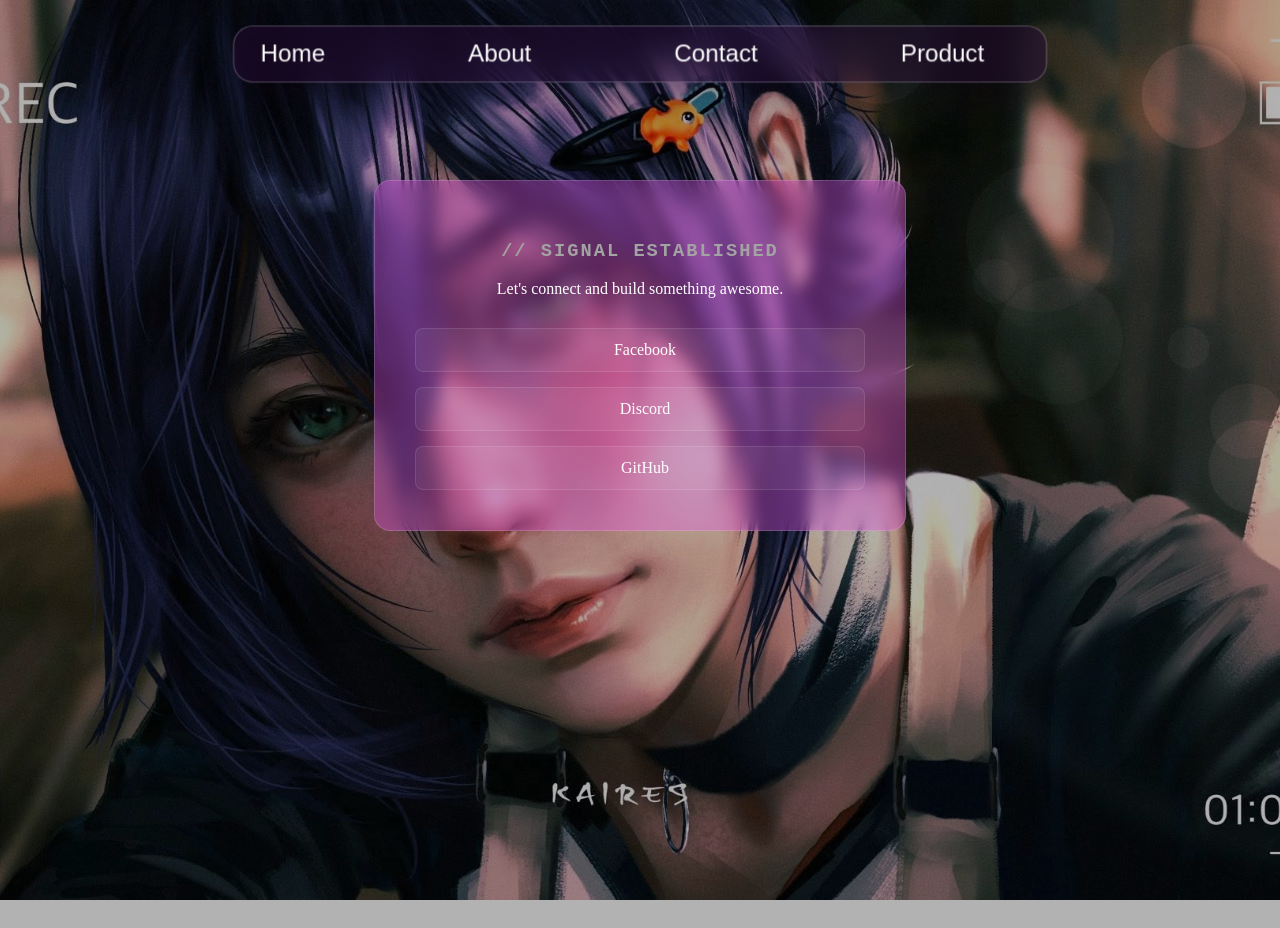
==== contact.html @ fa97b883 "Add files via upload" ====
<!DOCTYPE html>
<html lang="vi">

<head>
	<meta charset="UTF-8">
	<meta name="viewport" content="width=device-width, initial-scale=1.0">
	<title>Profile</title>
	<link rel="stylesheet" href="style.css">
</head>

<body>
	<div class="container">
		<main>
			<nav class="horizontal-navigation_bar" aria-label="Main navigation">
				<div class="nav-links">
					<a class="active" href="index.html" aria-current="page">Home</a>
					<a href="profile.html">About</a>
					<a href="contact.html">Contact</a>
					<a href="product.html">Product</a>
				</div>
			</nav>

			<div class="contact-card">
				<div class="contact-header">
					<h3>// SIGNAL ESTABLISHED</h3>
					<p>Let's connect and build something awesome.</p>
				</div>

				<div class="social-links">
					<a href="https://www.facebook.com/wall.lmao" target="_blank" class="social-btn facebook">
						<i class="fab fa-facebook-f"></i>
						<span>Facebook</span>
					</a>
					<a href="https://discord.com/nagacatt" target="_blank" class="social-btn discord">
						<i class="fab fa-discord"></i>
						<span>Discord</span>
					</a>
					<a href="https://github.com/Nichiniha" target="_blank" class="social-btn github">
						<i class="fab fa-github"></i>
						<span>GitHub</span>
					</a>
				</div>
			</div>
		</main>

	</div>
</body>

</html>
---- style.css ----
:root {
    --font: Arial, sans-serif;
}

body {
    margin: 0;
    min-height: 100vh;
    background-color: rgba(0, 0, 0, 0.3);
    background-image: url("assets/background.jpg");
    background-blend-mode: multiply;
    background-size: cover;
    background-position: center;
    background-repeat: no-repeat;
    background-attachment: fixed;

}

.container {
    min-height: 100vh;
}

.content {
    background-color: rgba(0, 0, 0, 0.65);
    border-radius: 30px;
    width: 750px;
    height: 600px;
    top: 90px;
    left: 50%;
    position: absolute;
    flex-direction: column;
    align-items: center;
    justify-content: center;
    text-align: center;
    color: #fff;
}

.subcontent {
    width: 700px;
    height: 400px;
    position: absolute;
    top: 150px;
    left: 30px;
    text-align: center;
    color: #fff;
}

.Headline {
    position: absolute;
    top: 50px;
    left: 30%;
    transform: translateX(-20%);
    font-size: 30px;
    font-weight: 700;
    color: #fff;
}

.subheadline {
    position: absolute;
    top: 100px;
    left: 30%;
    transform: translateX(-20%);
    font-size: 18px;
    color: #fff;
}

.box {
    width: 900px;
    height: 600px;
    background-color: #b03dea51;
    backdrop-filter: blur(5px);
    -webkit-backdrop-filter: blur(5px);
    border-radius: 10px;
    position: absolute;
    top: 400px;
    left: 50%;
    transform: translate(-50%, -50%);
}

.avatar {
    width: 130px;
    height: 130px;
    border-radius: 50%;
    position: absolute;
    top: 30px;
    left: 50%;
    transform: translateX(-50%);
    overflow: hidden;
    background-color: #fff;
}

.avatar-image {
    display: block;
    width: 100%;
    height: 100%;
    object-fit: cover;
}

.Text {
    position: absolute;
    width: 100%;
    left: 50%;
    transform: translateX(-50%);
    margin: 0;
    text-align: center;
    color: #fff;
    font-weight: 700;
    text-shadow: 0 0 6px #fff, 0 0 14px #d86cff, 0 0 24px #a900ff;
}
.text-in-content {
    font-family: arial, sans-serif;
}

.name {
    top: 180px;
    font-size: 28px;
}

.MSSV {
    top: 225px;
    font-size: 18px;
}

.email {
    top: 260px;
    font-size: 18px;
}

.horizontal-navigation_bar {
    position: relative;
    z-index: 10;
    display: flex;
    align-items: center;
    justify-content: space-between;
    width: min(92%, 700px);
    margin: 28px auto 0;
    padding: 12px 14px 12px 24px;
    border: 1px solid rgba(255, 255, 255, 0.26);
    border-radius: 18px;
    background: rgba(38, 10, 54, 0.48);
    box-shadow: 0 14px 35px rgba(18, 0, 28, 0.3);
    backdrop-filter: blur(14px);
    -webkit-backdrop-filter: blur(14px);
    scale: 1.1;
    transition: scale 0.3s ease-in-out;
}

.horizontal-navigation_bar:hover {
    scale: 1.12;
}

.nav-links {
    font-family: Arial, sans-serif;
    display: flex;
    align-items: center;
    gap: 130px;
}

.nav-links a {
    position: relative;
    color: #fff;
    font-size: 22px;
    font-weight: 500;
    text-decoration: none;
    transition: color 0.3s ease-in-out;
}

.nav-links a::after {
    content: "";
    position: absolute;
    left: 0;
    bottom: -4px;
    width: 100%;
    height: 2px;
    background-color: #fff;
    transform: scaleX(0);
    transform-origin: right;
    transition: transform 0.3s ease-in-out;
}

.nav-links a:hover::after {
    transform: scaleX(1);
    transform-origin: left;
}

.tech-stack {
    font-size: 20px;
    text-align: left;
    margin-top: 24px;
    padding: 18px 22px;
    border-left: 4px solid #6c63ff;
    border-radius: 0 12px 12px 0;
    background: rgba(108, 99, 255, 0.08);
    box-shadow: 0 8px 20px rgba(0, 0, 0, 0.08);
}

.contact-card {
  background: rgba(249, 89, 255, 0.316);
  backdrop-filter: blur(8px);
  border: 1px solid rgba(255, 255, 255, 0.15);
  border-radius: 16px;
  padding: 40px;
  text-align: center;
  max-width: 450px;
  margin: 0 auto;
  color: white;
  top: 100px;
  position: relative;
}

.contact-header h3 {
  font-family: 'Courier New', monospace;
  letter-spacing: 2px;
  color: #a3a3a3;
}

.social-links {
  display: flex;
  flex-direction: column;
  gap: 15px;
  margin-top: 30px;
}

.social-btn {
  display: flex;
  align-items: center;
  justify-content: center;
  gap: 10px;
  background: rgba(255, 255, 255, 0.05);
  border: 1px solid rgba(255, 255, 255, 0.1);
  padding: 12px 20px;
  border-radius: 8px;
  color: white;
  text-decoration: none;
  font-weight: 500;
  transition: all 0.3s ease;
}

.social-btn.facebook:hover {
  background: rgba(24, 119, 242, 0.2);
  border-color: #1877F2;
  box-shadow: 0 0 15px rgba(24, 119, 242, 0.4);
}

.social-btn.discord:hover {
  background: rgba(88, 101, 242, 0.2);
  border-color: #5865F2;
  box-shadow: 0 0 15px rgba(88, 101, 242, 0.4);
}

.social-btn.github:hover {
  background: rgba(255, 255, 255, 0.2);
  border-color: #ffffff;
  box-shadow: 0 0 15px rgba(255, 255, 255, 0.4);
}

.product-showcase {
  display: flex;
  align-items: center;
  justify-content: space-between;
  background: rgba(20, 20, 20, 0.45);
  backdrop-filter: blur(15px);
  border: 1px solid rgba(255, 255, 255, 0.1);
  border-radius: 20px;
  padding: 40px;
  max-width: 900px;
  margin: 50px auto;
  gap: 40px;
  color: white;
}


.product-info {
  flex: 1;
}

.system-tag {
  font-family: 'Courier New', monospace;
  color: #a3a3a3;
  font-size: 14px;
  letter-spacing: 2px;
}

.product-title {
  font-size: 36px;
  margin: 10px 0 20px;
  font-weight: 700;
  text-transform: uppercase;
  letter-spacing: 1px;
}

.product-desc {
  color: #cccccc;
  line-height: 1.6;
  margin-bottom: 25px;
}

.tech-stack {
  display: flex;
  gap: 10px;
  margin-bottom: 30px;
}

.tech-tag {
  background: rgba(255, 255, 255, 0.1);
  padding: 6px 12px;
  border-radius: 4px;
  font-size: 12px;
  font-family: monospace;
}

.launch-btn {
  display: inline-block;
  background: rgba(255, 255, 255, 0.9);
  color: #000;
  padding: 12px 24px;
  text-decoration: none;
  font-weight: bold;
  border-radius: 8px;
  transition: all 0.3s ease;
}

.launch-btn:hover {
  background: #fff;
  box-shadow: 0 0 20px rgba(255, 255, 255, 0.5);
  transform: translateY(-2px);
}

.product-visual {
  flex: 1;
  border-radius: 12px;
  overflow: hidden;
  border: 1px solid rgba(255, 255, 255, 0.2);
  box-shadow: 0 10px 30px rgba(0, 0, 0, 0.5);
}

.product-visual img {
  width: 100%;
  height: auto;
  display: block;
  transition: transform 0.5s ease;
}

.product-showcase:hover .product-visual img {
  transform: scale(1.05);
}

@media (max-width: 768px) {
  .product-showcase {
    flex-direction: column;
  }
}

.about-bio {
  background: rgba(255, 255, 255, 0.05);
  text-align: center;
  color: #e0e0e0;
  font-size: 15px;
  line-height: 1.6;
  max-width: 80%;
  margin: 20px auto 30px;
  border-bottom: 1px solid rgba(255, 255, 255, 0.1);
  padding-bottom: 20px;
  top: 280px;
  position: relative;   
}

.about-interests {
  position: relative;
  top: 300px;
  text-align: center;
  color: #fff;
  max-width: 80%;
  margin: 0 auto;
}

.interests-title {
  font-family: 'Courier New', monospace;
  color: #a3a3a3;
  font-size: 14px;
  text-align: center;
  letter-spacing: 2px;
  margin-bottom: 20px;
}

.interests-grid {
  display: flex;
  justify-content: center;
  gap: 20px;
  flex-wrap: wrap;
}

.interest-item {
  display: flex;
  align-items: center;
  gap: 15px;
  background: rgba(255, 255, 255, 0.05);
  border: 1px solid rgba(255, 255, 255, 0.1);
  padding: 12px 20px;
  border-radius: 12px;
  transition: all 0.3s ease;
  min-width: 180px;
}

.interest-item:hover {
  background: rgba(255, 255, 255, 0.15);
  transform: translateY(-3px);
  box-shadow: 0 5px 15px rgba(0, 0, 0, 0.3);
}

.interest-item i {
  font-size: 24px;
  color: #fff;
  opacity: 0.8;
}

.interest-text {
  display: flex;
  flex-direction: column;
  text-align: left;
}

.interest-text .label {
  font-size: 11px;
  text-transform: uppercase;
  color: #a3a3a3;
  letter-spacing: 1px;
}

.interest-text .value {
  font-size: 15px;
  font-weight: 600;
  color: #fff;
}
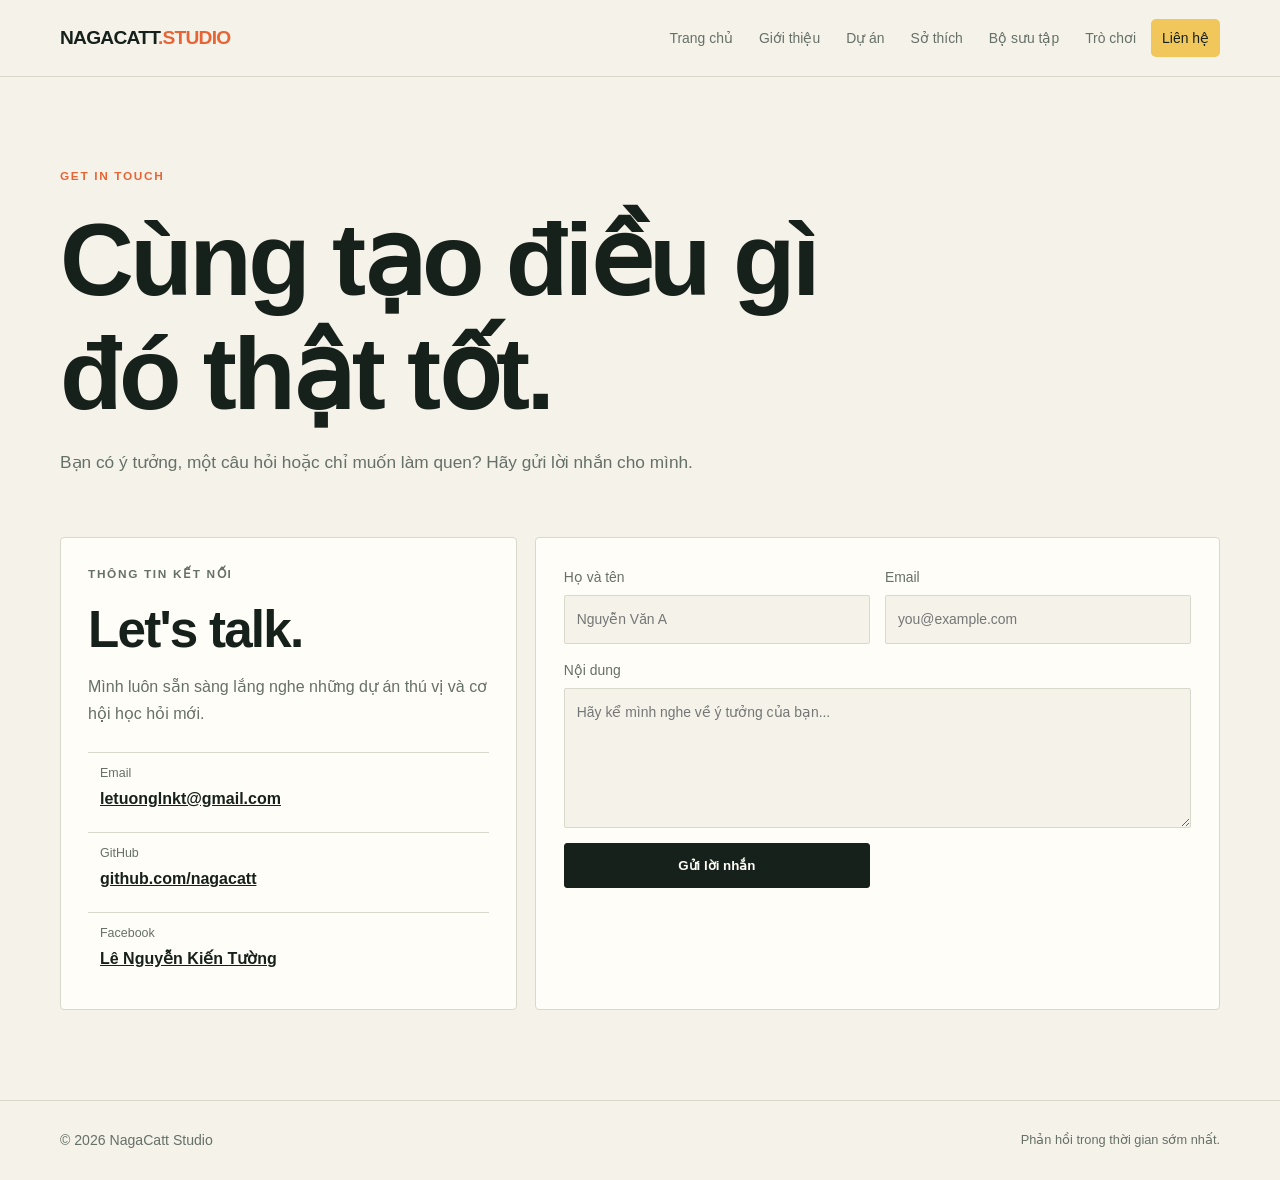
==== commit 984a53fe: "Add files via upload" ====
--- a/contact.html
+++ b/contact.html
@@ -1,49 +1,63 @@
-<!DOCTYPE html>
+<!doctype html>
 <html lang="vi">
 
 <head>
-	<meta charset="UTF-8">
-	<meta name="viewport" content="width=device-width, initial-scale=1.0">
-	<title>Profile</title>
-	<link rel="stylesheet" href="style.css">
+    <meta charset="utf-8">
+    <meta name="viewport" content="width=device-width, initial-scale=1">
+    <title>Liên hệ | NagaCatt Studio</title>
+    <link rel="stylesheet" href="style.css">
 </head>
 
 <body>
-	<div class="container">
-		<main>
-			<nav class="horizontal-navigation_bar" aria-label="Main navigation">
-				<div class="nav-links">
-					<a class="active" href="index.html" aria-current="page">Home</a>
-					<a href="profile.html">About</a>
-					<a href="contact.html">Contact</a>
-					<a href="product.html">Product</a>
-				</div>
-			</nav>
-
-			<div class="contact-card">
-				<div class="contact-header">
-					<h3>// SIGNAL ESTABLISHED</h3>
-					<p>Let's connect and build something awesome.</p>
-				</div>
-
-				<div class="social-links">
-					<a href="https://www.facebook.com/wall.lmao" target="_blank" class="social-btn facebook">
-						<i class="fab fa-facebook-f"></i>
-						<span>Facebook</span>
-					</a>
-					<a href="https://discord.com/nagacatt" target="_blank" class="social-btn discord">
-						<i class="fab fa-discord"></i>
-						<span>Discord</span>
-					</a>
-					<a href="https://github.com/Nichiniha" target="_blank" class="social-btn github">
-						<i class="fab fa-github"></i>
-						<span>GitHub</span>
-					</a>
-				</div>
-			</div>
-		</main>
-
-	</div>
+    <header class="site-header">
+        <div class="container nav-wrap"><a class="brand" href="index.html">NAGACATT<span>.STUDIO</span></a>
+            <nav class="nav-links" aria-label="Điều hướng chính"><a href="index.html">Trang chủ</a><a
+                    href="profile.html">Giới thiệu</a><a href="product.html">Dự án</a><a href="services.html">Sở
+                    thích</a><a href="gallery.html">Bộ sưu tập</a><a href="blog.html">Trò chơi</a><a class="active"
+                    href="contact.html">Liên hệ</a></nav>
+        </div>
+    </header>
+    <main class="container">
+        <section class="page-intro">
+            <p class="eyebrow">Get in touch</p>
+            <h1>Cùng tạo điều gì đó thật tốt.</h1>
+            <p class="lead">Bạn có ý tưởng, một câu hỏi hoặc chỉ muốn làm quen? Hãy gửi lời nhắn cho mình.</p>
+        </section>
+        <section class="contact-layout">
+            <div class="card">
+                <p class="eyebrow">Thông tin kết nối</p>
+                <h2>Let's talk.</h2>
+                <p>Mình luôn sẵn sàng lắng nghe những dự án thú vị và cơ hội học hỏi mới.</p>
+                <dl class="detail-list">
+                    <div>
+                        <dt>Email</dt>
+                        <dd><a href="mailto:letuonglnkt@gmail.com">letuonglnkt@gmail.com</a></dd>
+                    </div>
+                    <div>
+                        <dt>GitHub</dt>
+                        <dd><a href="https://github.com/nagacatt" target="_blank"
+                                rel="noreferrer">github.com/nagacatt</a></dd>
+                    </div>
+                    <div>
+                        <dt>Facebook</dt>
+                        <dd><a href="https://www.facebook.com/wall.lmao" target="_blank" rel="noreferrer">Lê Nguyễn Kiến
+                                Tường</a></dd>
+                    </div>
+                </dl>
+            </div>
+            <form class="contact-form" action="mailto:letuonglnkt@gmail.com" method="post" enctype="text/plain">
+                <div class="form-grid"><label>Họ và tên<input name="name" required
+                            placeholder="Nguyễn Văn A"></label><label>Email<input type="email" name="email" required
+                            placeholder="you@example.com"></label><label class="full">Nội dung<textarea name="message"
+                            required placeholder="Hãy kể mình nghe về ý tưởng của bạn..."></textarea></label><button
+                        class="button primary" type="submit">Gửi lời nhắn</button></div>
+            </form>
+        </section>
+    </main>
+    <footer class="site-footer">
+        <div class="container footer-wrap"><span>© 2026 NagaCatt Studio</span><span class="source">Phản hồi trong thời
+                gian sớm nhất.</span></div>
+    </footer>
 </body>
 
 </html>
--- a/style.css
+++ b/style.css
@@ -1,433 +1,634 @@
 :root {
-    --font: Arial, sans-serif;
+  --ink: #17211b;
+  --muted: #657066;
+  --paper: #f5f2ea;
+  --white: #fffdf8;
+  --line: #d9d8cc;
+  --orange: #e76535;
+  --blue: #245c63;
+  --yellow: #f1c75b;
+  --max: 1160px;
+}
+
+* {
+  box-sizing: border-box;
+}
+
+html {
+  scroll-behavior: smooth;
 }
 
 body {
-    margin: 0;
-    min-height: 100vh;
-    background-color: rgba(0, 0, 0, 0.3);
-    background-image: url("assets/background.jpg");
-    background-blend-mode: multiply;
-    background-size: cover;
-    background-position: center;
-    background-repeat: no-repeat;
-    background-attachment: fixed;
-
+  margin: 0;
+  color: var(--ink);
+  background: var(--paper);
+  font-family: "Segoe UI", Tahoma, Arial, sans-serif;
+  line-height: 1.65;
+}
+
+a {
+  color: inherit;
+}
+
+img {
+  display: block;
+  max-width: 100%;
 }
 
 .container {
-    min-height: 100vh;
-}
-
-.content {
-    background-color: rgba(0, 0, 0, 0.65);
-    border-radius: 30px;
-    width: 750px;
-    height: 600px;
-    top: 90px;
-    left: 50%;
-    position: absolute;
-    flex-direction: column;
-    align-items: center;
-    justify-content: center;
-    text-align: center;
-    color: #fff;
-}
-
-.subcontent {
-    width: 700px;
-    height: 400px;
-    position: absolute;
-    top: 150px;
-    left: 30px;
-    text-align: center;
-    color: #fff;
-}
-
-.Headline {
-    position: absolute;
-    top: 50px;
-    left: 30%;
-    transform: translateX(-20%);
-    font-size: 30px;
-    font-weight: 700;
-    color: #fff;
-}
-
-.subheadline {
-    position: absolute;
-    top: 100px;
-    left: 30%;
-    transform: translateX(-20%);
-    font-size: 18px;
-    color: #fff;
-}
-
-.box {
-    width: 900px;
-    height: 600px;
-    background-color: #b03dea51;
-    backdrop-filter: blur(5px);
-    -webkit-backdrop-filter: blur(5px);
-    border-radius: 10px;
-    position: absolute;
-    top: 400px;
-    left: 50%;
-    transform: translate(-50%, -50%);
-}
-
-.avatar {
-    width: 130px;
-    height: 130px;
-    border-radius: 50%;
-    position: absolute;
-    top: 30px;
-    left: 50%;
-    transform: translateX(-50%);
-    overflow: hidden;
-    background-color: #fff;
-}
-
-.avatar-image {
-    display: block;
-    width: 100%;
-    height: 100%;
-    object-fit: cover;
-}
-
-.Text {
-    position: absolute;
-    width: 100%;
-    left: 50%;
-    transform: translateX(-50%);
-    margin: 0;
-    text-align: center;
-    color: #fff;
-    font-weight: 700;
-    text-shadow: 0 0 6px #fff, 0 0 14px #d86cff, 0 0 24px #a900ff;
-}
-.text-in-content {
-    font-family: arial, sans-serif;
-}
-
-.name {
-    top: 180px;
-    font-size: 28px;
-}
-
-.MSSV {
-    top: 225px;
-    font-size: 18px;
-}
-
-.email {
-    top: 260px;
-    font-size: 18px;
-}
-
-.horizontal-navigation_bar {
-    position: relative;
-    z-index: 10;
-    display: flex;
-    align-items: center;
-    justify-content: space-between;
-    width: min(92%, 700px);
-    margin: 28px auto 0;
-    padding: 12px 14px 12px 24px;
-    border: 1px solid rgba(255, 255, 255, 0.26);
-    border-radius: 18px;
-    background: rgba(38, 10, 54, 0.48);
-    box-shadow: 0 14px 35px rgba(18, 0, 28, 0.3);
-    backdrop-filter: blur(14px);
-    -webkit-backdrop-filter: blur(14px);
-    scale: 1.1;
-    transition: scale 0.3s ease-in-out;
-}
-
-.horizontal-navigation_bar:hover {
-    scale: 1.12;
+  width: min(calc(100% - 48px), var(--max));
+  margin-inline: auto;
+}
+
+.site-header {
+  border-bottom: 1px solid var(--line);
+  background: rgba(245, 242, 234, .92);
+  position: sticky;
+  top: 0;
+  z-index: 10;
+  backdrop-filter: blur(12px);
+}
+
+.nav-wrap {
+  min-height: 76px;
+  display: flex;
+  align-items: center;
+  justify-content: space-between;
+  gap: 28px;
+}
+
+.brand {
+  color: var(--ink);
+  text-decoration: none;
+  font-size: 1.2rem;
+  font-weight: 900;
+  letter-spacing: -.04em;
+}
+
+.brand span {
+  color: var(--orange);
 }
 
 .nav-links {
-    font-family: Arial, sans-serif;
-    display: flex;
-    align-items: center;
-    gap: 130px;
+  display: flex;
+  flex-wrap: wrap;
+  justify-content: flex-end;
+  gap: 4px;
 }
 
 .nav-links a {
-    position: relative;
-    color: #fff;
-    font-size: 22px;
-    font-weight: 500;
-    text-decoration: none;
-    transition: color 0.3s ease-in-out;
-}
-
-.nav-links a::after {
-    content: "";
-    position: absolute;
-    left: 0;
-    bottom: -4px;
-    width: 100%;
-    height: 2px;
-    background-color: #fff;
-    transform: scaleX(0);
-    transform-origin: right;
-    transition: transform 0.3s ease-in-out;
-}
-
-.nav-links a:hover::after {
-    transform: scaleX(1);
-    transform-origin: left;
-}
-
-.tech-stack {
-    font-size: 20px;
-    text-align: left;
-    margin-top: 24px;
-    padding: 18px 22px;
-    border-left: 4px solid #6c63ff;
-    border-radius: 0 12px 12px 0;
-    background: rgba(108, 99, 255, 0.08);
-    box-shadow: 0 8px 20px rgba(0, 0, 0, 0.08);
-}
-
-.contact-card {
-  background: rgba(249, 89, 255, 0.316);
-  backdrop-filter: blur(8px);
-  border: 1px solid rgba(255, 255, 255, 0.15);
-  border-radius: 16px;
-  padding: 40px;
-  text-align: center;
-  max-width: 450px;
-  margin: 0 auto;
-  color: white;
-  top: 100px;
-  position: relative;
-}
-
-.contact-header h3 {
-  font-family: 'Courier New', monospace;
-  letter-spacing: 2px;
-  color: #a3a3a3;
-}
-
-.social-links {
-  display: flex;
-  flex-direction: column;
-  gap: 15px;
+  color: var(--muted);
+  text-decoration: none;
+  padding: 8px 11px;
+  border-radius: 5px;
+  font-size: .87rem;
+}
+
+.nav-links a:hover,
+.nav-links a.active {
+  color: var(--ink);
+  background: var(--yellow);
+}
+
+h1,
+h2,
+h3 {
+  margin: 0 0 16px;
+  line-height: 1.12;
+  letter-spacing: -.035em;
+}
+
+h1,
+h2 {
+  font-family: "Segoe UI", Tahoma, Arial, sans-serif;
+  font-weight: 750;
+}
+
+h1 {
+  font-size: clamp(3rem, 8vw, 6.7rem);
+}
+
+h2 {
+  font-size: clamp(2rem, 4vw, 3.2rem);
+}
+
+h3 {
+  font-size: 1.3rem;
+}
+
+p {
+  margin: 0 0 16px;
+}
+
+.eyebrow,
+.project-label {
+  color: var(--orange);
+  font-size: .74rem;
+  font-weight: 800;
+  letter-spacing: .14em;
+  text-transform: uppercase;
+}
+
+.lead {
+  max-width: 650px;
+  color: var(--muted);
+  font-size: 1.08rem;
+}
+
+.gradient-text {
+  color: var(--orange);
+}
+
+.hero {
+  padding: 112px 0 96px;
+  border-bottom: 1px solid var(--line);
+}
+
+.hero-grid {
+  display: grid;
+  grid-template-columns: 1.05fr .95fr;
+  align-items: center;
+  gap: 80px;
+}
+
+.hero .lead {
+  font-size: 1.2rem;
+}
+
+.button-row {
+  display: flex;
+  flex-wrap: wrap;
+  gap: 12px;
   margin-top: 30px;
 }
 
-.social-btn {
-  display: flex;
+.button {
+  display: inline-flex;
   align-items: center;
   justify-content: center;
+  min-height: 45px;
+  padding: 10px 17px;
+  border: 1px solid var(--ink);
+  border-radius: 3px;
+  text-decoration: none;
+  font-weight: 700;
+  transition: transform .2s, background .2s;
+}
+
+.button:hover {
+  transform: translateY(-3px);
+}
+
+.button.primary {
+  color: var(--white);
+  background: var(--ink);
+}
+
+.button.primary:hover {
+  background: var(--orange);
+  border-color: var(--orange);
+}
+
+.button.secondary {
+  background: transparent;
+}
+
+.button.secondary:hover {
+  background: var(--yellow);
+}
+
+.hero-card {
+  margin: 0;
+  padding: 14px;
+  background: var(--orange);
+  transform: rotate(3deg);
+  box-shadow: 16px 16px 0 var(--blue);
+}
+
+.hero-card img {
+  width: 100%;
+  aspect-ratio: 1 / 1;
+  object-fit: cover;
+  filter: saturate(.85);
+}
+
+.hero-card figcaption {
+  padding: 13px 3px 2px;
+  color: var(--white);
+  font-family: "Segoe UI", Tahoma, Arial, sans-serif;
+  font-size: .95rem;
+}
+
+.section {
+  padding: 90px 0;
+}
+
+.section-heading {
+  display: flex;
+  align-items: end;
+  justify-content: space-between;
+  gap: 24px;
+  margin-bottom: 30px;
+}
+
+.section-heading p {
+  max-width: 300px;
+  color: var(--muted);
+}
+
+.grid {
+  display: grid;
+  grid-template-columns: repeat(3, 1fr);
+  gap: 18px;
+}
+
+.card,
+.profile-card,
+.contact-form {
+  background: var(--white);
+  border: 1px solid var(--line);
+  border-radius: 4px;
+  padding: 27px;
+}
+
+.card p,
+.card li {
+  color: var(--muted);
+}
+
+.card-icon {
+  color: var(--orange);
+  font-size: 1.7rem;
+  margin-bottom: 20px;
+}
+
+.tag-list {
+  display: flex;
+  flex-wrap: wrap;
+  gap: 7px;
+  padding: 0;
+  list-style: none;
+}
+
+.tag {
+  padding: 4px 9px;
+  color: var(--blue);
+  background: #dcebe8;
+  border-radius: 2px;
+  font-size: .76rem;
+}
+
+.page-intro {
+  padding: 90px 0 45px;
+}
+
+.page-intro h1 {
+  max-width: 850px;
+}
+
+.profile-layout,
+.contact-layout {
+  display: grid;
+  grid-template-columns: .8fr 1.2fr;
+  gap: 18px;
+}
+
+.profile-card {
+  text-align: center;
+}
+
+.avatar {
+  width: 148px;
+  height: 148px;
+  margin: 0 auto 20px;
+  object-fit: cover;
+  border: 7px solid var(--yellow);
+  border-radius: 50%;
+}
+
+.profile-card p {
+  color: var(--muted);
+}
+
+.detail-list {
+  display: grid;
   gap: 10px;
-  background: rgba(255, 255, 255, 0.05);
-  border: 1px solid rgba(255, 255, 255, 0.1);
-  padding: 12px 20px;
-  border-radius: 8px;
-  color: white;
-  text-decoration: none;
-  font-weight: 500;
-  transition: all 0.3s ease;
-}
-
-.social-btn.facebook:hover {
-  background: rgba(24, 119, 242, 0.2);
-  border-color: #1877F2;
-  box-shadow: 0 0 15px rgba(24, 119, 242, 0.4);
-}
-
-.social-btn.discord:hover {
-  background: rgba(88, 101, 242, 0.2);
-  border-color: #5865F2;
-  box-shadow: 0 0 15px rgba(88, 101, 242, 0.4);
-}
-
-.social-btn.github:hover {
-  background: rgba(255, 255, 255, 0.2);
-  border-color: #ffffff;
-  box-shadow: 0 0 15px rgba(255, 255, 255, 0.4);
-}
-
-.product-showcase {
+  margin: 25px 0 0;
+  text-align: left;
+}
+
+.detail-list div {
+  padding: 10px 12px;
+  border-top: 1px solid var(--line);
+}
+
+.detail-list dt {
+  color: var(--muted);
+  font-size: .78rem;
+}
+
+.detail-list dd {
+  margin: 2px 0 0;
+  font-weight: 700;
+}
+
+.timeline {
+  display: grid;
+  gap: 18px;
+}
+
+.timeline .card {
+  border-top: 4px solid var(--blue);
+}
+
+.project-card {
+  display: flex;
+  flex-direction: column;
+  min-height: 100%;
+}
+
+.project-card .button {
+  align-self: flex-start;
+  margin-top: auto;
+}
+
+.gallery {
+  display: grid;
+  grid-template-columns: repeat(3, 1fr);
+  gap: 14px;
+}
+
+.gallery figure {
+  position: relative;
+  min-height: 280px;
+  margin: 0;
+  overflow: hidden;
+  background: var(--blue);
+}
+
+.gallery-single {
+  grid-template-columns: minmax(0, 2fr);
+  max-width: 760px;
+}
+
+.gallery img {
+  width: 100%;
+  height: 100%;
+  min-height: 280px;
+  object-fit: cover;
+  transition: transform .35s ease;
+}
+
+.gallery figure:hover img {
+  transform: scale(1.04);
+}
+
+.gallery figure:nth-child(2n) {
+  background: var(--orange);
+}
+
+.gallery figure:nth-child(3n) {
+  background: #7b8d58;
+}
+
+.gallery figure::after {
+  content: "";
+  position: absolute;
+  width: 160px;
+  height: 160px;
+  right: -30px;
+  top: -35px;
+  border: 35px solid rgba(255, 255, 255, .2);
+  border-radius: 50%;
+}
+
+.gallery figcaption {
+  position: absolute;
+  right: 0;
+  bottom: 0;
+  left: 0;
+  padding: 18px;
+  color: var(--white);
+  background: linear-gradient(transparent, rgba(0, 0, 0, .7));
+  font-family: "Segoe UI", Tahoma, Arial, sans-serif;
+  font-size: 1.15rem;
+}
+
+.gallery-group {
+  margin-bottom: 78px;
+}
+
+.game-card {
+  padding: 20px;
+  background: var(--white);
+  border: 1px solid var(--line);
+  border-radius: 4px;
+}
+
+.game-status {
   display: flex;
   align-items: center;
+  flex-wrap: wrap;
+  gap: 18px;
+  margin-bottom: 16px;
+}
+
+.game-status span {
+  color: var(--muted);
+}
+
+.game-status strong {
+  color: var(--ink);
+  font-size: 1.35rem;
+}
+
+.game-status .button {
+  margin-left: auto;
+  cursor: pointer;
+}
+
+.game-status .button:disabled {
+  cursor: not-allowed;
+  opacity: .55;
+}
+
+.game-board {
+  position: relative;
+  min-height: 430px;
+  overflow: hidden;
+  background: var(--blue);
+  border-radius: 3px;
+}
+
+.game-message {
+  position: absolute;
+  z-index: 1;
+  inset: 50% 20px auto;
+  margin: 0;
+  color: var(--white);
+  text-align: center;
+  transform: translateY(-50%);
+}
+
+.star {
+  position: absolute;
+  z-index: 2;
+  width: 48px;
+  height: 48px;
+  padding: 0;
+  border: 0;
+  background: var(--orange);
+  clip-path: polygon(50% 0%, 61% 35%, 98% 35%, 68% 57%, 79% 94%, 50% 72%, 21% 94%, 32% 57%, 2% 35%, 39% 35%);
+  cursor: pointer;
+  filter: drop-shadow(0 5px 0 rgba(0, 0, 0, .22));
+}
+
+.star[hidden] {
+  display: none;
+}
+
+.contact-form {
+  padding: 28px;
+}
+
+.form-grid {
+  display: grid;
+  grid-template-columns: 1fr 1fr;
+  gap: 15px;
+}
+
+label {
+  display: grid;
+  gap: 6px;
+  color: var(--muted);
+  font-size: .87rem;
+}
+
+input,
+textarea {
+  width: 100%;
+  padding: 12px;
+  color: var(--ink);
+  background: var(--paper);
+  border: 1px solid var(--line);
+  border-radius: 2px;
+  font: inherit;
+}
+
+input:focus,
+textarea:focus {
+  outline: 2px solid var(--yellow);
+  border-color: var(--ink);
+}
+
+textarea {
+  min-height: 140px;
+  resize: vertical;
+}
+
+.full {
+  grid-column: 1 / -1;
+}
+
+.source {
+  color: var(--muted);
+  font-size: .8rem;
+}
+
+.site-footer {
+  margin-top: 90px;
+  padding: 28px 0;
+  border-top: 1px solid var(--line);
+}
+
+.footer-wrap {
+  display: flex;
   justify-content: space-between;
-  background: rgba(20, 20, 20, 0.45);
-  backdrop-filter: blur(15px);
-  border: 1px solid rgba(255, 255, 255, 0.1);
-  border-radius: 20px;
-  padding: 40px;
-  max-width: 900px;
-  margin: 50px auto;
-  gap: 40px;
-  color: white;
-}
-
-
-.product-info {
-  flex: 1;
-}
-
-.system-tag {
-  font-family: 'Courier New', monospace;
-  color: #a3a3a3;
-  font-size: 14px;
-  letter-spacing: 2px;
-}
-
-.product-title {
-  font-size: 36px;
-  margin: 10px 0 20px;
+  gap: 18px;
+  flex-wrap: wrap;
+  color: var(--muted);
+  font-size: .88rem;
+}
+
+.footer-wrap a {
+  color: var(--ink);
   font-weight: 700;
-  text-transform: uppercase;
-  letter-spacing: 1px;
-}
-
-.product-desc {
-  color: #cccccc;
-  line-height: 1.6;
-  margin-bottom: 25px;
-}
-
-.tech-stack {
-  display: flex;
-  gap: 10px;
-  margin-bottom: 30px;
-}
-
-.tech-tag {
-  background: rgba(255, 255, 255, 0.1);
-  padding: 6px 12px;
-  border-radius: 4px;
-  font-size: 12px;
-  font-family: monospace;
-}
-
-.launch-btn {
-  display: inline-block;
-  background: rgba(255, 255, 255, 0.9);
-  color: #000;
-  padding: 12px 24px;
-  text-decoration: none;
-  font-weight: bold;
-  border-radius: 8px;
-  transition: all 0.3s ease;
-}
-
-.launch-btn:hover {
-  background: #fff;
-  box-shadow: 0 0 20px rgba(255, 255, 255, 0.5);
-  transform: translateY(-2px);
-}
-
-.product-visual {
-  flex: 1;
-  border-radius: 12px;
-  overflow: hidden;
-  border: 1px solid rgba(255, 255, 255, 0.2);
-  box-shadow: 0 10px 30px rgba(0, 0, 0, 0.5);
-}
-
-.product-visual img {
-  width: 100%;
-  height: auto;
-  display: block;
-  transition: transform 0.5s ease;
-}
-
-.product-showcase:hover .product-visual img {
-  transform: scale(1.05);
-}
-
-@media (max-width: 768px) {
-  .product-showcase {
+}
+
+@media (max-width: 820px) {
+  .nav-wrap {
+    align-items: flex-start;
     flex-direction: column;
-  }
-}
-
-.about-bio {
-  background: rgba(255, 255, 255, 0.05);
-  text-align: center;
-  color: #e0e0e0;
-  font-size: 15px;
-  line-height: 1.6;
-  max-width: 80%;
-  margin: 20px auto 30px;
-  border-bottom: 1px solid rgba(255, 255, 255, 0.1);
-  padding-bottom: 20px;
-  top: 280px;
-  position: relative;   
-}
-
-.about-interests {
-  position: relative;
-  top: 300px;
-  text-align: center;
-  color: #fff;
-  max-width: 80%;
-  margin: 0 auto;
-}
-
-.interests-title {
-  font-family: 'Courier New', monospace;
-  color: #a3a3a3;
-  font-size: 14px;
-  text-align: center;
-  letter-spacing: 2px;
-  margin-bottom: 20px;
-}
-
-.interests-grid {
-  display: flex;
-  justify-content: center;
-  gap: 20px;
-  flex-wrap: wrap;
-}
-
-.interest-item {
-  display: flex;
-  align-items: center;
-  gap: 15px;
-  background: rgba(255, 255, 255, 0.05);
-  border: 1px solid rgba(255, 255, 255, 0.1);
-  padding: 12px 20px;
-  border-radius: 12px;
-  transition: all 0.3s ease;
-  min-width: 180px;
-}
-
-.interest-item:hover {
-  background: rgba(255, 255, 255, 0.15);
-  transform: translateY(-3px);
-  box-shadow: 0 5px 15px rgba(0, 0, 0, 0.3);
-}
-
-.interest-item i {
-  font-size: 24px;
-  color: #fff;
-  opacity: 0.8;
-}
-
-.interest-text {
-  display: flex;
-  flex-direction: column;
-  text-align: left;
-}
-
-.interest-text .label {
-  font-size: 11px;
-  text-transform: uppercase;
-  color: #a3a3a3;
-  letter-spacing: 1px;
-}
-
-.interest-text .value {
-  font-size: 15px;
-  font-weight: 600;
-  color: #fff;
+    justify-content: center;
+    padding: 16px 0;
+  }
+
+  .nav-links {
+    justify-content: flex-start;
+  }
+
+  .hero {
+    padding: 70px 0;
+  }
+
+  .hero-grid,
+  .profile-layout,
+  .contact-layout {
+    grid-template-columns: 1fr;
+  }
+
+  .hero-card {
+    max-width: 470px;
+    margin: 10px auto 0;
+  }
+
+  .grid {
+    grid-template-columns: repeat(2, 1fr);
+  }
+
+  .gallery {
+    grid-template-columns: repeat(2, 1fr);
+  }
+}
+
+@media (max-width: 560px) {
+  .container {
+    width: min(calc(100% - 30px), var(--max));
+  }
+
+  .nav-links a {
+    padding: 6px 7px;
+    font-size: .78rem;
+  }
+
+  h1 {
+    font-size: clamp(2.7rem, 15vw, 4.5rem);
+  }
+
+  .hero-grid {
+    gap: 45px;
+  }
+
+  .section,
+  .page-intro {
+    padding: 58px 0 30px;
+  }
+
+  .grid,
+  .gallery,
+  .form-grid {
+    grid-template-columns: 1fr;
+  }
+
+  .full {
+    grid-column: auto;
+  }
+
+  .section-heading {
+    display: block;
+  }
+
+  .section-heading p {
+    margin-top: 10px;
+  }
 }
